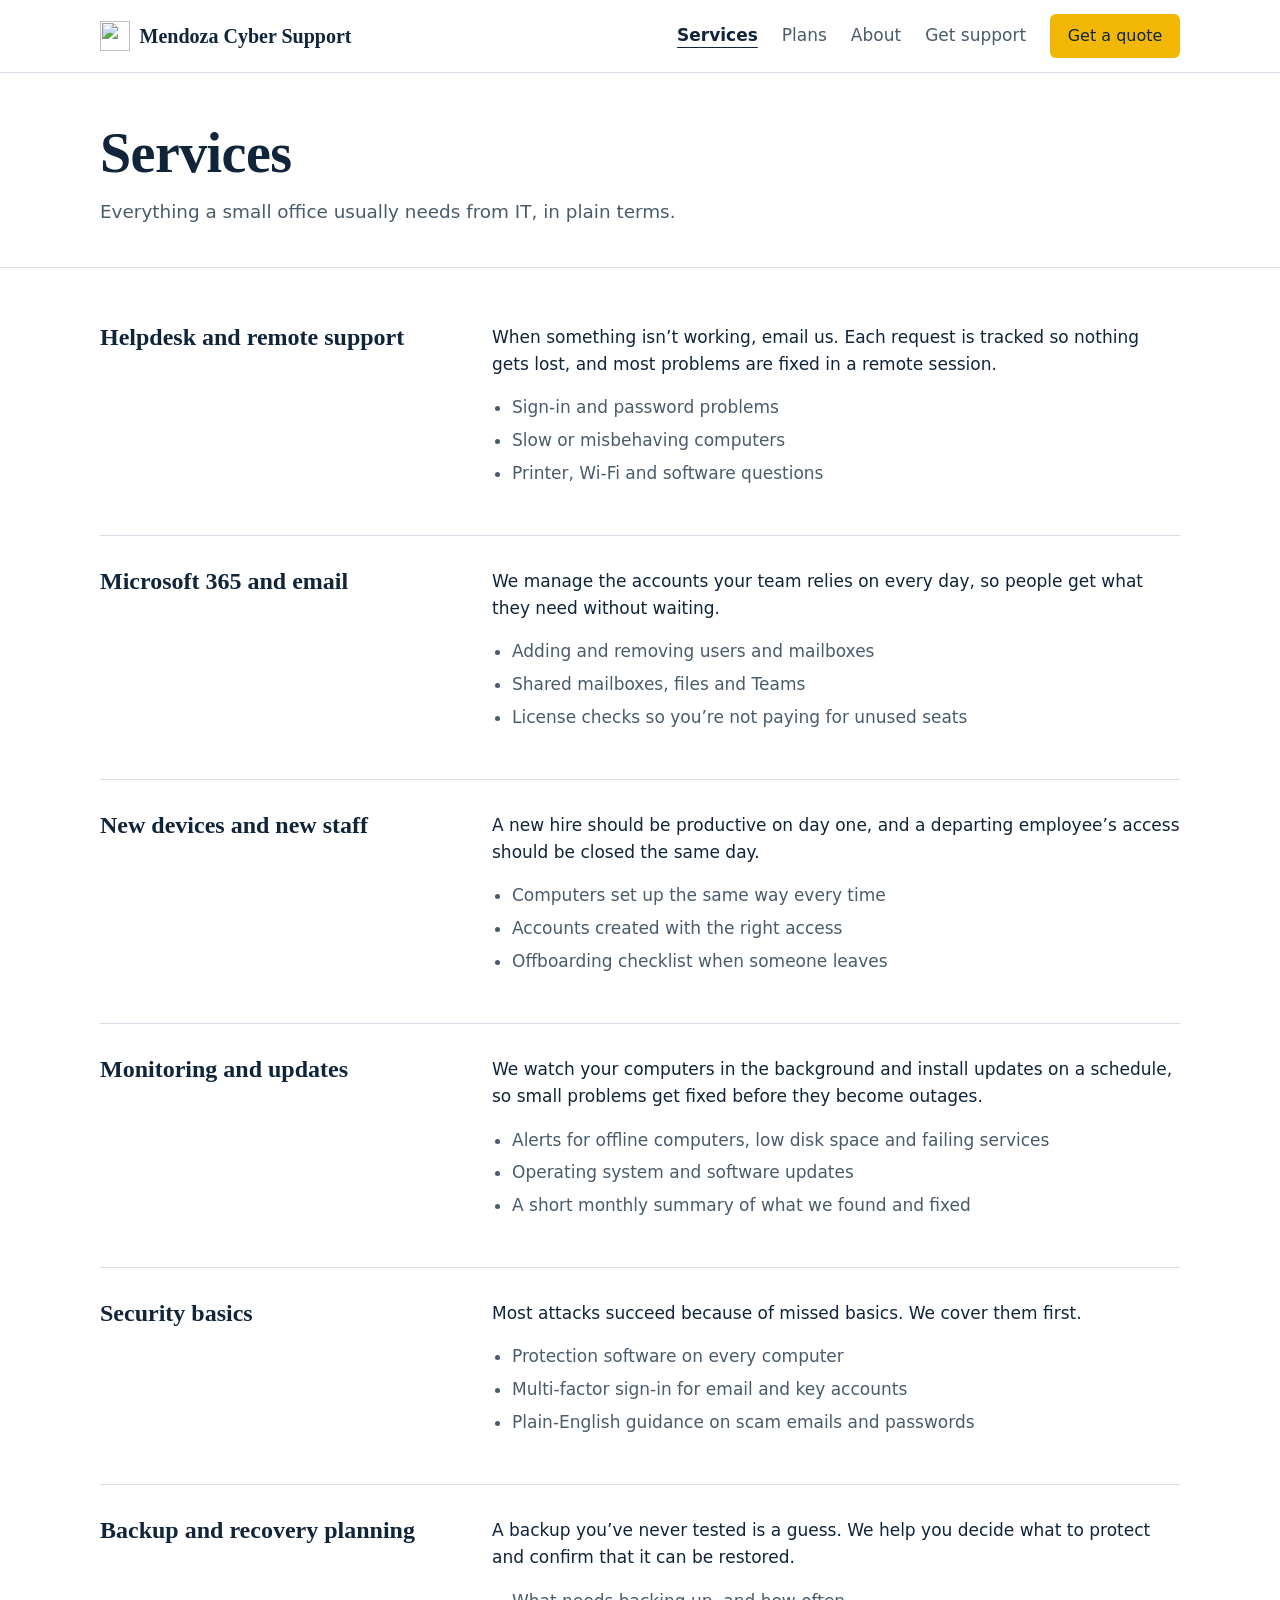
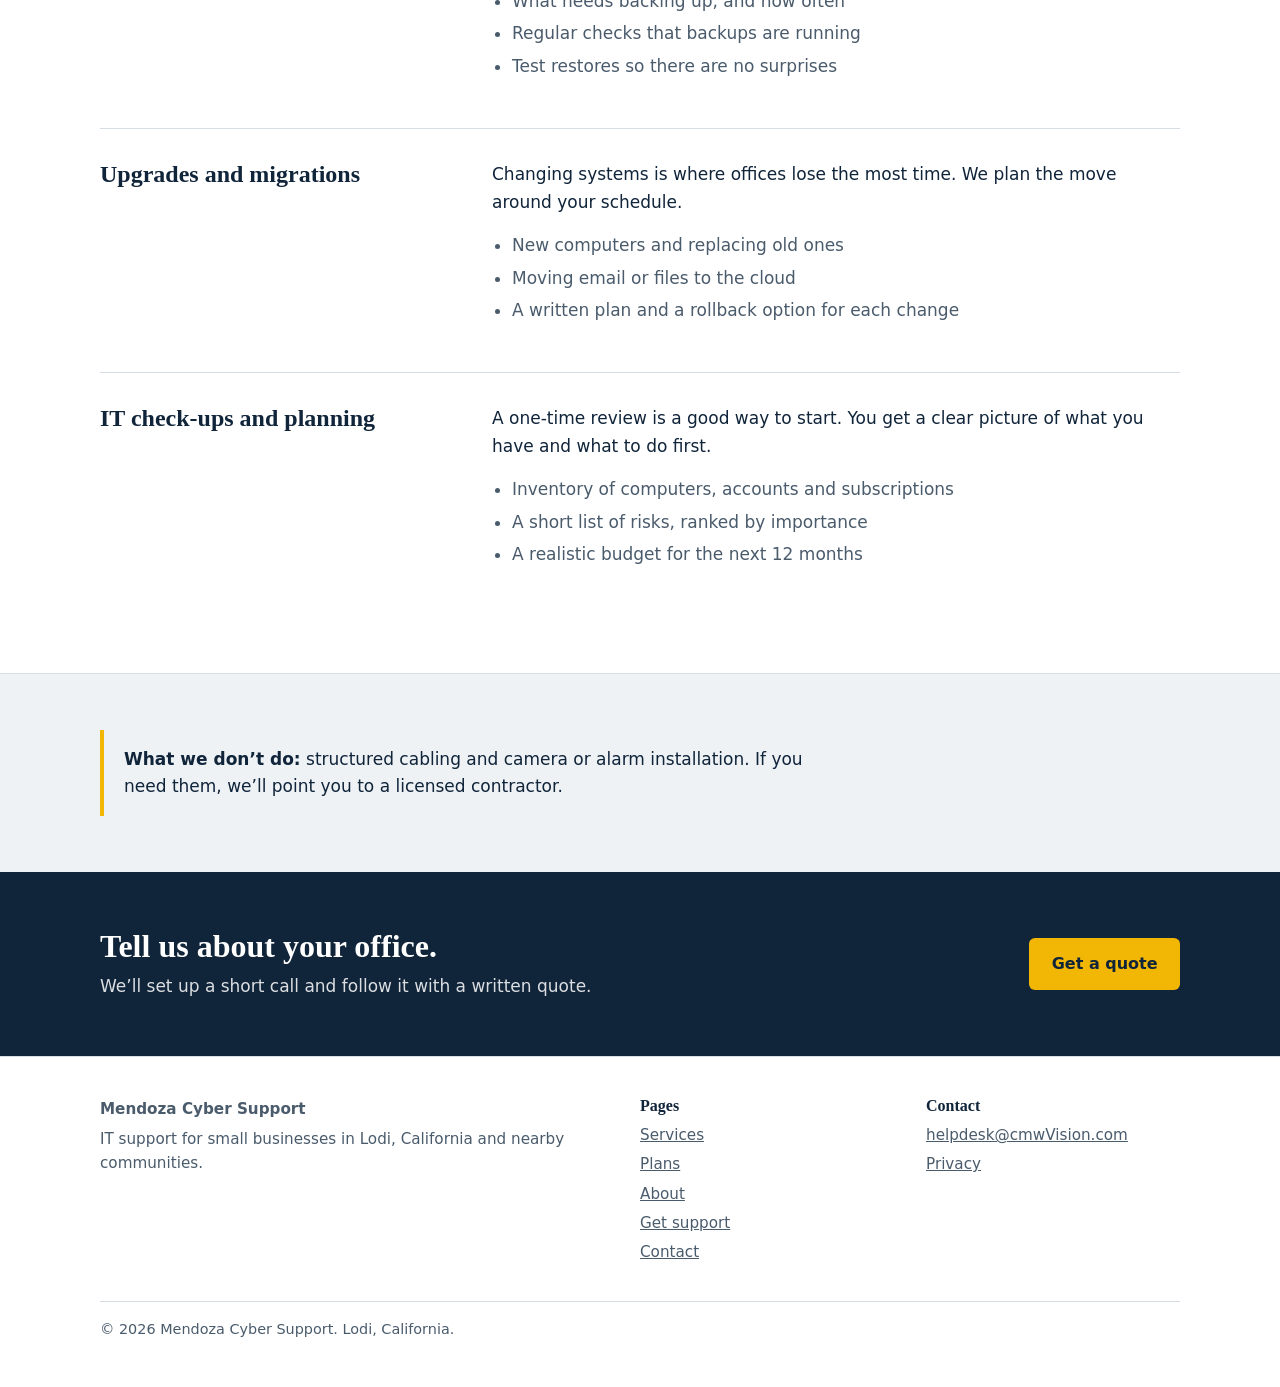
==== services.html @ 89637c40 "Add files via upload" ====
<!doctype html>
<html lang="en">
<head>
  <meta charset="utf-8">
  <meta name="viewport" content="width=device-width, initial-scale=1">
  <title>Services | Mendoza Cyber Support</title>
  <meta name="description" content="Helpdesk, monitoring, Microsoft 365, security basics, backups and IT projects for small offices in Lodi, CA.">
  <meta name="theme-color" content="#10243a">
  <meta property="og:title" content="Services | Mendoza Cyber Support">
  <meta property="og:description" content="Helpdesk, monitoring, Microsoft 365, security basics, backups and IT projects for small offices in Lodi, CA.">
  <meta property="og:type" content="website">
  <link rel="canonical" href="https://cmwVision.com/services.html">
  <link rel="icon" href="assets/favicon.svg" type="image/svg+xml">
  <link rel="stylesheet" href="style.css">
  <script src="site.js"></script>
  <!-- EDIT: replace https://cmwVision.com in the canonical link (and in sitemap.xml and robots.txt) with your real domain. -->
</head>
<body>
  <a class="skip" href="#main">Skip to content</a>

  <header class="site-header">
    <div class="wrap">
      <a class="brand" href="index.html"><img src="assets/favicon.svg" alt="" width="30" height="30"><span>Mendoza Cyber Support</span></a> <!-- EDIT: business name -->
      <button class="nav-toggle" type="button" aria-expanded="false" aria-controls="site-nav">Menu</button>
      <nav class="site-nav" id="site-nav" aria-label="Main">
          <a href="services.html" aria-current="page">Services</a>
          <a href="plans.html">Plans</a>
          <a href="about.html">About</a>
          <a href="support.html">Get support</a>
          <a class="btn" href="contact.html">Get a quote</a>
      </nav>
    </div>
  </header>

  <main id="main">
    <div class="page-head">
      <div class="wrap">
        <h1>Services</h1>
        <p>Everything a small office usually needs from IT, in plain terms.</p>
      </div>
    </div>

    <section class="section">
      <div class="wrap">
        <div class="service">
          <h2>Helpdesk and remote support</h2>
          <div>
            <p>When something isn’t working, email us. Each request is tracked so nothing gets lost, and most problems are fixed in a remote session.</p>
            <ul>
            <li>Sign-in and password problems</li>
            <li>Slow or misbehaving computers</li>
            <li>Printer, Wi-Fi and software questions</li>
            </ul>
          </div>
        </div>
        <div class="service">
          <h2>Microsoft 365 and email</h2>
          <div>
            <p>We manage the accounts your team relies on every day, so people get what they need without waiting.</p>
            <ul>
            <li>Adding and removing users and mailboxes</li>
            <li>Shared mailboxes, files and Teams</li>
            <li>License checks so you’re not paying for unused seats</li>
            </ul>
          </div>
        </div>
        <div class="service">
          <h2>New devices and new staff</h2>
          <div>
            <p>A new hire should be productive on day one, and a departing employee’s access should be closed the same day.</p>
            <ul>
            <li>Computers set up the same way every time</li>
            <li>Accounts created with the right access</li>
            <li>Offboarding checklist when someone leaves</li>
            </ul>
          </div>
        </div>
        <div class="service">
          <h2>Monitoring and updates</h2>
          <div>
            <p>We watch your computers in the background and install updates on a schedule, so small problems get fixed before they become outages.</p>
            <ul>
            <li>Alerts for offline computers, low disk space and failing services</li>
            <li>Operating system and software updates</li>
            <li>A short monthly summary of what we found and fixed</li>
            </ul>
          </div>
        </div>
        <div class="service">
          <h2>Security basics</h2>
          <div>
            <p>Most attacks succeed because of missed basics. We cover them first.</p>
            <ul>
            <li>Protection software on every computer</li>
            <li>Multi-factor sign-in for email and key accounts</li>
            <li>Plain-English guidance on scam emails and passwords</li>
            </ul>
          </div>
        </div>
        <div class="service">
          <h2>Backup and recovery planning</h2>
          <div>
            <p>A backup you’ve never tested is a guess. We help you decide what to protect and confirm that it can be restored.</p>
            <ul>
            <li>What needs backing up, and how often</li>
            <li>Regular checks that backups are running</li>
            <li>Test restores so there are no surprises</li>
            </ul>
          </div>
        </div>
        <div class="service">
          <h2>Upgrades and migrations</h2>
          <div>
            <p>Changing systems is where offices lose the most time. We plan the move around your schedule.</p>
            <ul>
            <li>New computers and replacing old ones</li>
            <li>Moving email or files to the cloud</li>
            <li>A written plan and a rollback option for each change</li>
            </ul>
          </div>
        </div>
        <div class="service">
          <h2>IT check-ups and planning</h2>
          <div>
            <p>A one-time review is a good way to start. You get a clear picture of what you have and what to do first.</p>
            <ul>
            <li>Inventory of computers, accounts and subscriptions</li>
            <li>A short list of risks, ranked by importance</li>
            <li>A realistic budget for the next 12 months</li>
            </ul>
          </div>
        </div>
      </div>
    </section>

    <section class="section tint">
      <div class="wrap">
        <div class="notice">
          <p><strong>What we don’t do:</strong> structured cabling and camera or alarm installation. If you need them, we’ll point you to a licensed contractor.</p> <!-- EDIT: keep this only if it matches your license and scope; see the C-7 note in your plan -->
        </div>
      </div>
    </section>

    <section class="band">
      <div class="wrap">
        <div>
          <h2>Tell us about your office.</h2>
          <p>We’ll set up a short call and follow it with a written quote.</p>
        </div>
        <a class="btn" href="contact.html">Get a quote</a>
      </div>
    </section>
  </main>

  <footer class="site-footer">
    <div class="wrap">
      <div>
        <p><strong>Mendoza Cyber Support</strong></p> <!-- EDIT: business name -->
        <p>IT support for small businesses in Lodi, California and nearby communities.</p> <!-- EDIT: service area -->
      </div>
      <div>
        <h2>Pages</h2>
        <ul>
          <li><a href="services.html">Services</a></li>
          <li><a href="plans.html">Plans</a></li>
          <li><a href="about.html">About</a></li>
          <li><a href="support.html">Get support</a></li>
          <li><a href="contact.html">Contact</a></li>
        </ul>
      </div>
      <div>
        <h2>Contact</h2>
        <ul>
          <li><a href="mailto:helpdesk@cmwVision.com">helpdesk@cmwVision.com</a></li> <!-- EDIT: email -->
          <li><a href="privacy.html">Privacy</a></li>
        </ul>
      </div>
      <p class="fine">© 2026 Mendoza Cyber Support. Lodi, California.</p> <!-- EDIT: business name, year -->
    </div>
  </footer>
</body>
</html>
---- style.css ----
/* Small MSP site template - plain HTML/CSS/JS, no build step.
   Change the colors and fonts in the :root block; everything else follows from them. */

:root {
  --paper: #ffffff;
  --ink: #10243a;
  --slate: #4a5b6c;
  --mist: #eef2f5;
  --line: #d5dee6;
  --amber: #f2b705;
  --on-amber: #10243a;
  --ok: #1e8e5a;
  --warn: #b77900;
  --focus: #1b5fd1;
  --serif: "Iowan Old Style", "Palatino Linotype", Palatino, "Book Antiqua", Georgia, serif;
  --sans: system-ui, -apple-system, "Segoe UI", Roboto, "Helvetica Neue", Arial, sans-serif;
}

@media (prefers-color-scheme: dark) {
  :root {
    --paper: #0f1c2b;
    --ink: #e9eff5;
    --slate: #a9b7c6;
    --mist: #152638;
    --line: #2a3f55;
    --ok: #4cc38a;
    --warn: #f2b705;
    --focus: #7db0ff;
  }
}

*, *::before, *::after { box-sizing: border-box; }
html { scroll-behavior: smooth; }

body {
  margin: 0;
  font-family: var(--sans);
  font-size: 1.0625rem;
  line-height: 1.6;
  color: var(--ink);
  background: var(--paper);
}

h1, h2, h3 { font-family: var(--serif); line-height: 1.15; margin: 0; }
h1 { font-size: clamp(2.2rem, 5vw, 3.5rem); letter-spacing: -0.01em; }
h2 { font-size: clamp(1.6rem, 3.2vw, 2.1rem); }
h3 { font-size: 1.2rem; }
p { margin: 0 0 1rem; max-width: 64ch; }
ul { margin: 0 0 1rem; padding-left: 1.25rem; }
li { margin-bottom: 0.35rem; }
a { color: inherit; }

:focus-visible { outline: 3px solid var(--focus); outline-offset: 3px; border-radius: 2px; }

.wrap { width: min(1080px, 100% - 2.5rem); margin-inline: auto; }

.skip {
  position: absolute; left: 1rem; top: -4rem; z-index: 20;
  background: var(--amber); color: var(--on-amber); padding: 0.6rem 1rem; font-weight: 600;
}
.skip:focus { top: 0.75rem; }

/* ---------- header ---------- */
.site-header { border-bottom: 1px solid var(--line); background: var(--paper); }
.site-header .wrap {
  display: flex; flex-wrap: wrap; align-items: center; justify-content: space-between;
  gap: 0.75rem 2rem; padding-block: 0.9rem;
}
.brand { display: flex; align-items: center; gap: 0.6rem; font-family: var(--serif); font-size: 1.25rem; font-weight: 700; text-decoration: none; }
.brand img { width: 30px; height: 30px; display: block; }
.site-nav { display: flex; flex-wrap: wrap; align-items: center; gap: 0.5rem 1.5rem; }
.site-nav a { text-decoration: none; color: var(--slate); font-weight: 500; }
.site-nav a:hover { color: var(--ink); text-decoration: underline; }
.site-nav a[aria-current="page"] { color: var(--ink); font-weight: 700; text-decoration: underline; text-underline-offset: 6px; }
.site-nav .btn { color: var(--on-amber); padding: 0.55rem 1.1rem; }
.site-nav .btn:hover { text-decoration: none; }
.nav-toggle {
  display: none; background: none; border: 1px solid var(--line); color: var(--ink);
  border-radius: 6px; padding: 0.45rem 0.8rem; font: inherit; font-weight: 600; cursor: pointer;
}

/* ---------- buttons ---------- */
.btn {
  display: inline-block; background: var(--amber); color: var(--on-amber);
  font-weight: 700; text-decoration: none; padding: 0.8rem 1.4rem; border-radius: 6px;
  border: 0; font-family: inherit; font-size: 1rem; cursor: pointer;
}
.btn:hover { filter: brightness(0.95); }
.link-quiet { color: var(--ink); font-weight: 600; }

/* ---------- hero ---------- */
.hero { padding-block: 4rem 4.5rem; }
.hero .wrap { display: grid; grid-template-columns: 1.15fr 1fr; gap: 3rem; align-items: center; }
.hero h1 { margin-bottom: 1.25rem; }
.hero .lead { font-size: 1.2rem; color: var(--slate); margin-bottom: 1.75rem; }
.hero-actions { display: flex; flex-wrap: wrap; align-items: center; gap: 1rem 1.5rem; }

.checkup { background: var(--mist); border: 1px solid var(--line); border-radius: 8px; padding: 1.5rem; }
.checkup h2 { font-size: 1.15rem; margin-bottom: 0.25rem; }
.checkup .sub { font-size: 0.9rem; color: var(--slate); margin-bottom: 1rem; }
.checkup dl { margin: 0; }
.checkup .row { border-top: 1px solid var(--line); padding: 0.75rem 0; }
.checkup dt { font-weight: 600; }
.checkup dd { margin: 0.15rem 0 0; color: var(--slate); }
.dot { display: inline-block; width: 0.65rem; height: 0.65rem; border-radius: 50%; margin-right: 0.55rem; background: var(--ok); }
.dot.warn { background: var(--warn); }

/* ---------- page header (inner pages) ---------- */
.page-head { padding-block: 3rem 2.5rem; border-bottom: 1px solid var(--line); }
.page-head h1 { margin-bottom: 0.75rem; }
.page-head p { color: var(--slate); font-size: 1.15rem; margin: 0; }

/* ---------- sections ---------- */
.section { padding-block: 3.5rem; border-top: 1px solid var(--line); }
.page-head + .section { border-top: 0; }
.section.tint { background: var(--mist); }
.section > .wrap > h2 { margin-bottom: 0.75rem; }
.section-intro { color: var(--slate); margin-bottom: 2rem; }

.pillars { display: grid; grid-template-columns: 1fr 1fr; gap: 0 3rem; }
.pillars div { padding: 1.1rem 0; border-top: 1px solid var(--line); }
.pillars strong { display: block; margin-bottom: 0.25rem; }
.pillars span { color: var(--slate); }

.groups { display: grid; grid-template-columns: repeat(3, 1fr); gap: 2.5rem; }
.group h3 { padding-bottom: 0.75rem; border-bottom: 2px solid var(--ink); }
.group ul { list-style: none; margin: 0; padding: 0; }
.group li { padding: 1rem 0; border-bottom: 1px solid var(--line); margin: 0; }
.group li strong { display: block; margin-bottom: 0.25rem; }
.group li span { color: var(--slate); }
.more-link { margin-top: 1.75rem; font-weight: 600; }

.steps { list-style: none; counter-reset: step; margin: 0; padding: 0; display: grid; grid-template-columns: repeat(3, 1fr); gap: 2rem; }
.steps li { counter-increment: step; border-top: 2px solid var(--ink); padding-top: 1rem; margin: 0; }
.steps li::before { content: counter(step) "."; font-family: var(--serif); font-size: 1.6rem; font-weight: 700; display: block; margin-bottom: 0.25rem; }
.steps strong { display: block; margin-bottom: 0.25rem; }
.steps span { color: var(--slate); }

.split { display: grid; grid-template-columns: 1fr 1fr; gap: 3rem; }
.split h2 { margin-bottom: 1rem; }

/* ---------- services page ---------- */
.service { display: grid; grid-template-columns: 1fr 2fr; gap: 1rem 3rem; padding: 2rem 0; border-top: 1px solid var(--line); }
.service:first-of-type { border-top: 0; padding-top: 0; }
.service h2 { font-size: 1.5rem; }
.service ul { color: var(--slate); }
.notice { border-left: 4px solid var(--amber); background: var(--mist); padding: 1rem 1.25rem; border-radius: 0 6px 6px 0; }
.notice p { margin: 0; }

/* ---------- plans page ---------- */
.tiers { display: grid; grid-template-columns: repeat(3, 1fr); gap: 1.5rem; }
.tier { border: 1px solid var(--line); border-radius: 8px; padding: 1.5rem; background: var(--paper); }
.tier.lead-tier { border: 2px solid var(--ink); }
.tier h2 { font-size: 1.5rem; margin-bottom: 0.25rem; }
.tier .for { color: var(--slate); margin-bottom: 1rem; }
.tier .price { font-family: var(--serif); font-size: 1.4rem; font-weight: 700; margin-bottom: 1rem; }
.tier ul { padding-left: 1.1rem; }
.table-wrap { overflow-x: auto; }
.compare { width: 100%; border-collapse: collapse; min-width: 560px; }
.compare th, .compare td { text-align: left; padding: 0.75rem 0.75rem 0.75rem 0; border-bottom: 1px solid var(--line); }
.compare thead th { border-bottom: 2px solid var(--ink); }
.compare td { color: var(--slate); }

/* ---------- FAQ ---------- */
.faq details { border-top: 1px solid var(--line); padding: 1rem 0; }
.faq details:last-of-type { border-bottom: 1px solid var(--line); }
.faq summary { cursor: pointer; font-weight: 600; }
.faq details p { margin: 0.75rem 0 0; color: var(--slate); }

/* ---------- forms ---------- */
.form { max-width: 560px; }
.field { margin-bottom: 1.1rem; }
.field label { display: block; font-weight: 600; margin-bottom: 0.3rem; }
.field input, .field select, .field textarea {
  width: 100%; font: inherit; color: var(--ink); background: var(--paper);
  border: 1px solid var(--slate); border-radius: 6px; padding: 0.65rem 0.8rem;
}
.field textarea { min-height: 9rem; resize: vertical; }
.field .hint { color: var(--slate); font-size: 0.9rem; margin: 0.25rem 0 0; }
.hp { position: absolute; left: -9999px; width: 1px; height: 1px; overflow: hidden; }
.contact-side { color: var(--slate); }
.contact-side strong, .contact-side h2 { color: var(--ink); }

/* ---------- CTA band ---------- */
.band { background: var(--ink); color: var(--paper); padding-block: 3.5rem; }
.band .wrap { display: flex; flex-wrap: wrap; align-items: center; justify-content: space-between; gap: 1.5rem 3rem; }
.band h2 { font-size: clamp(1.5rem, 3vw, 2rem); }
.band p { margin: 0.5rem 0 0; opacity: 0.85; }
.band .btn { background: var(--amber); color: #10243a; }

/* ---------- long text pages ---------- */
.prose h2 { font-size: 1.4rem; margin: 2rem 0 0.5rem; }
.prose h2:first-child { margin-top: 0; }

/* ---------- footer ---------- */
.site-footer { border-top: 1px solid var(--line); padding-block: 2.5rem; color: var(--slate); font-size: 0.95rem; }
.site-footer .wrap { display: grid; grid-template-columns: 2fr 1fr 1fr; gap: 2rem; }
.site-footer p { margin: 0 0 0.35rem; }
.site-footer h2 { font-size: 1rem; color: var(--ink); margin-bottom: 0.5rem; }
.site-footer ul { list-style: none; margin: 0; padding: 0; }
.site-footer li { margin-bottom: 0.3rem; }
.fine { grid-column: 1 / -1; max-width: none; border-top: 1px solid var(--line); padding-top: 1rem; font-size: 0.9rem; }

/* ---------- small screens ---------- */
@media (max-width: 860px) {
  .hero { padding-block: 2.5rem 3rem; }
  .hero .wrap, .groups, .steps, .split, .pillars, .tiers, .service, .site-footer .wrap { grid-template-columns: 1fr; }
  .hero .wrap { gap: 2rem; }
  .groups { gap: 2rem; }
  .section { padding-block: 2.75rem; }
  .service { gap: 0.5rem; }
  .js .nav-toggle { display: inline-block; }
  .js .site-nav { display: none; width: 100%; flex-direction: column; align-items: flex-start; padding-top: 0.5rem; }
  .js .site-nav.open { display: flex; }
}

@media (prefers-reduced-motion: reduce) {
  html { scroll-behavior: auto; }
}
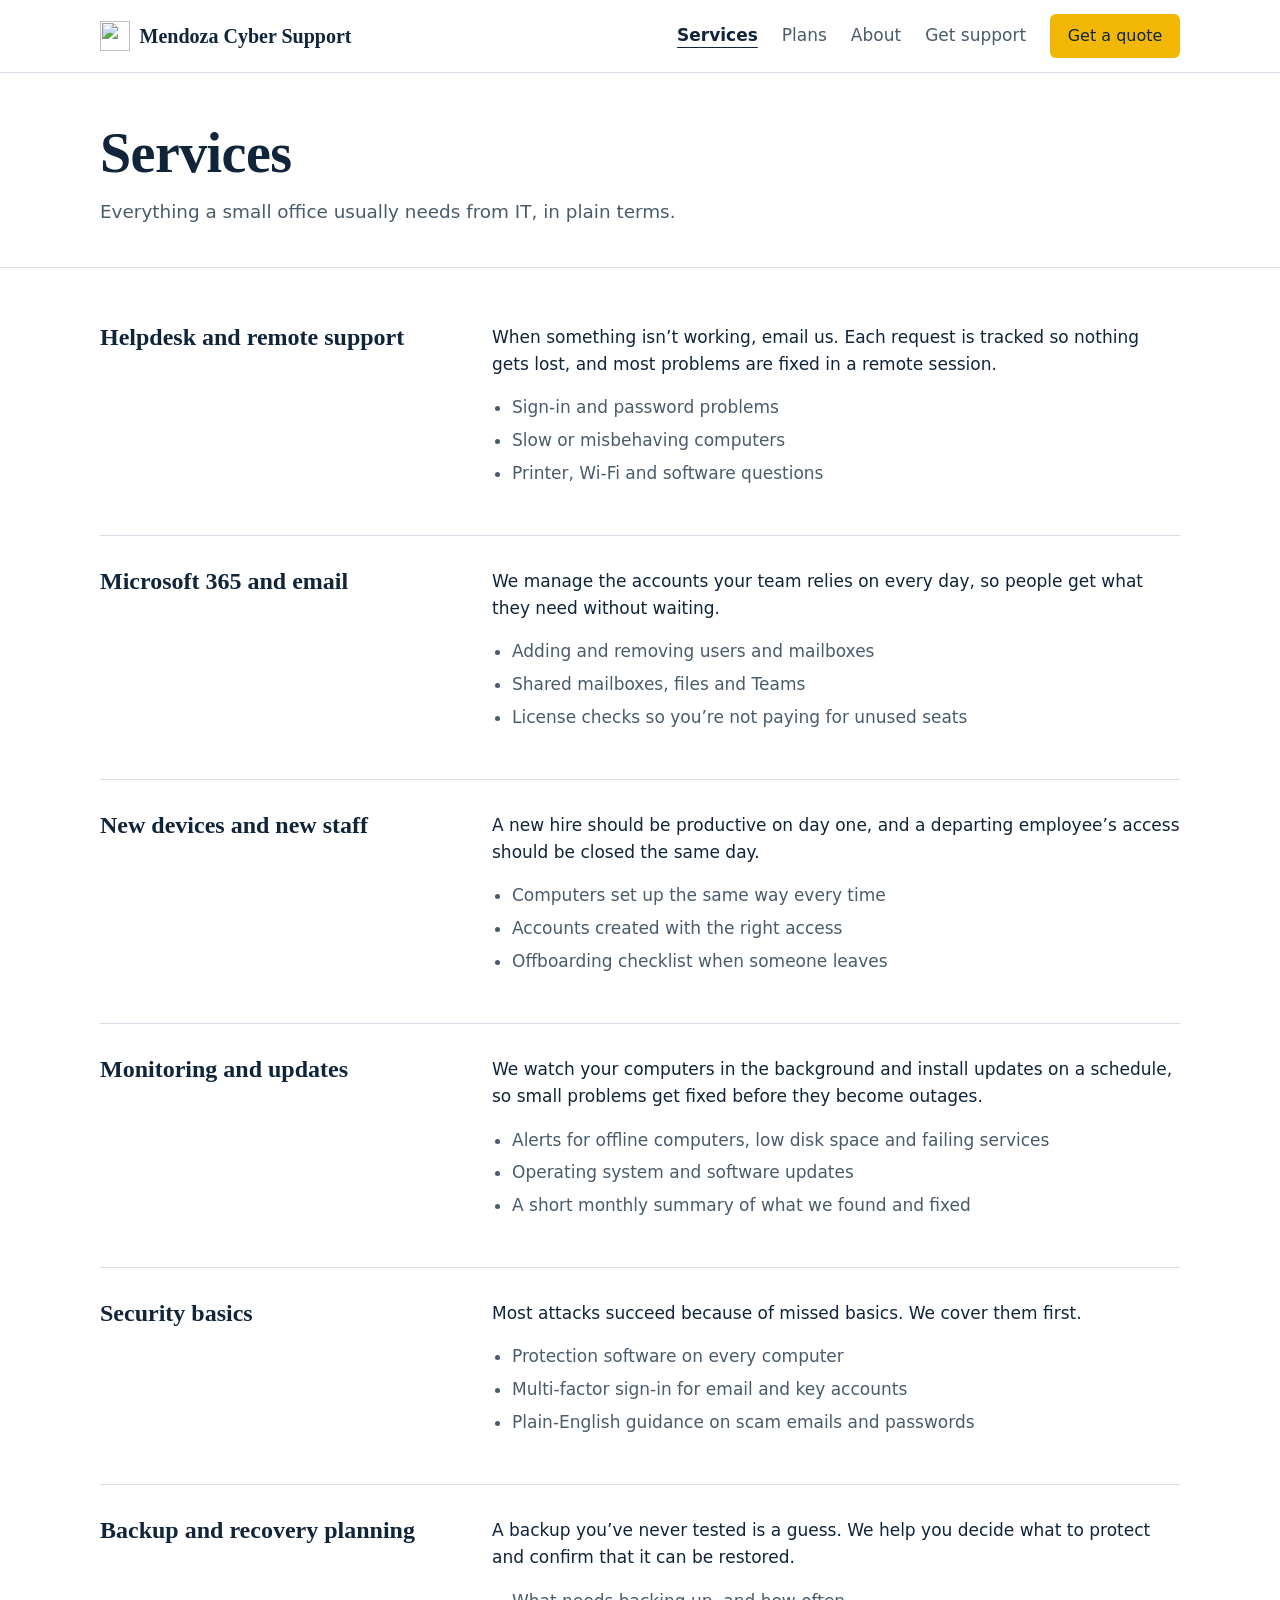
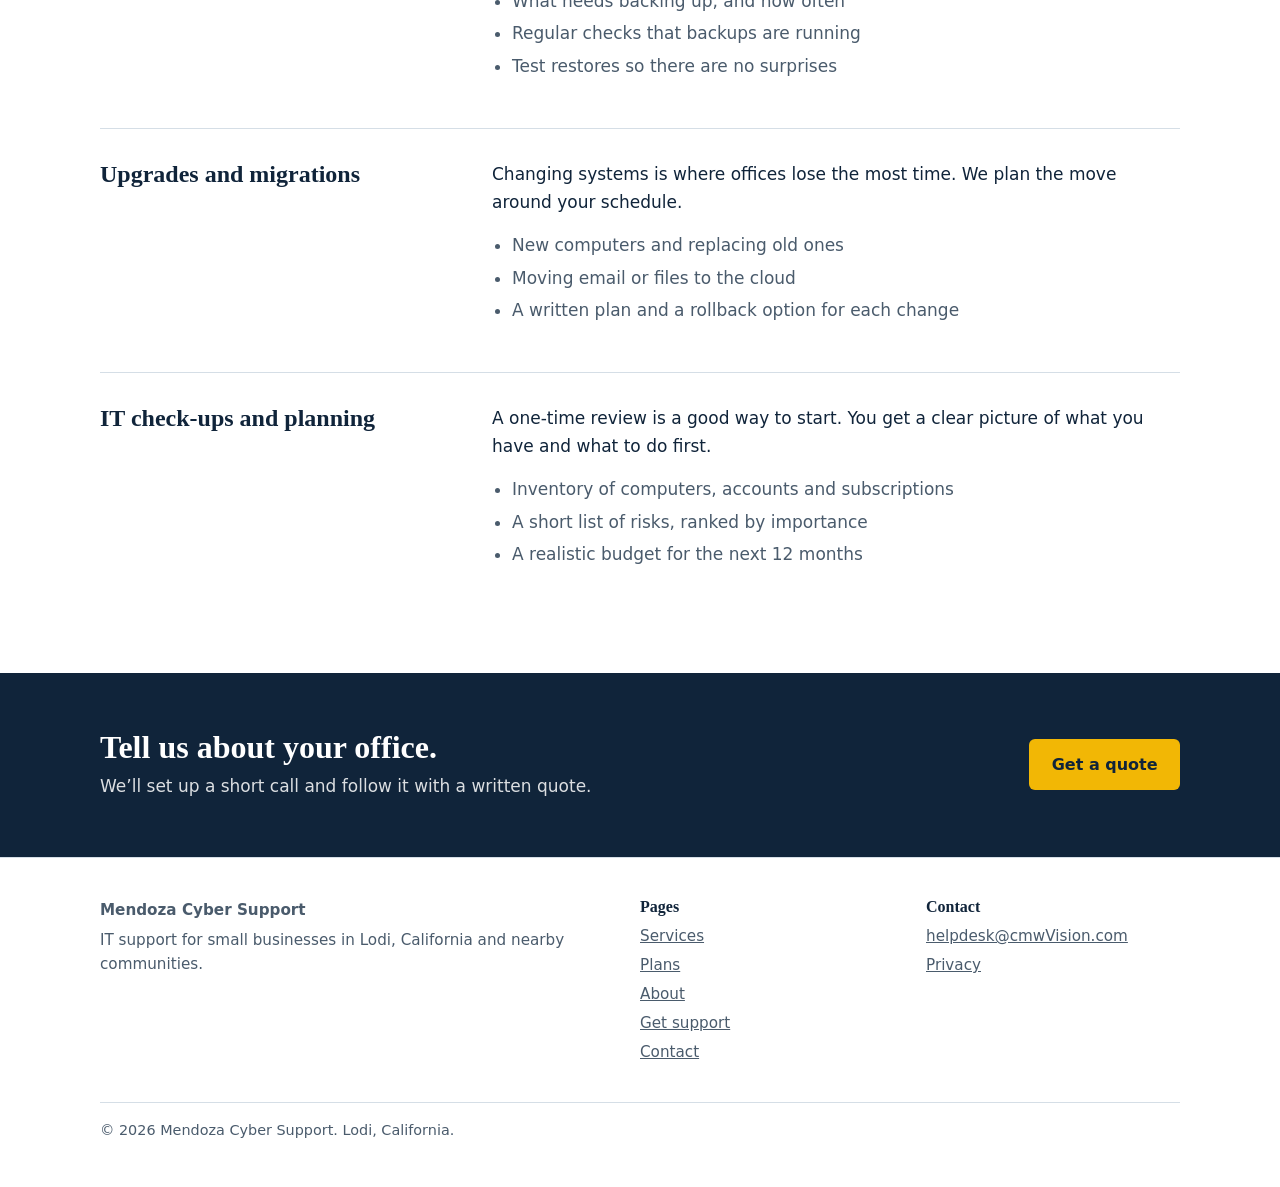
==== commit 33d86207: "Remove notice about non-provided services Removed section about services not provided, including str" ====
--- a/services.html
+++ b/services.html
@@ -133,14 +133,7 @@
       </div>
     </section>
 
-    <section class="section tint">
-      <div class="wrap">
-        <div class="notice">
-          <p><strong>What we don’t do:</strong> structured cabling and camera or alarm installation. If you need them, we’ll point you to a licensed contractor.</p> <!-- EDIT: keep this only if it matches your license and scope; see the C-7 note in your plan -->
-        </div>
-      </div>
-    </section>
-
+  
     <section class="band">
       <div class="wrap">
         <div>
